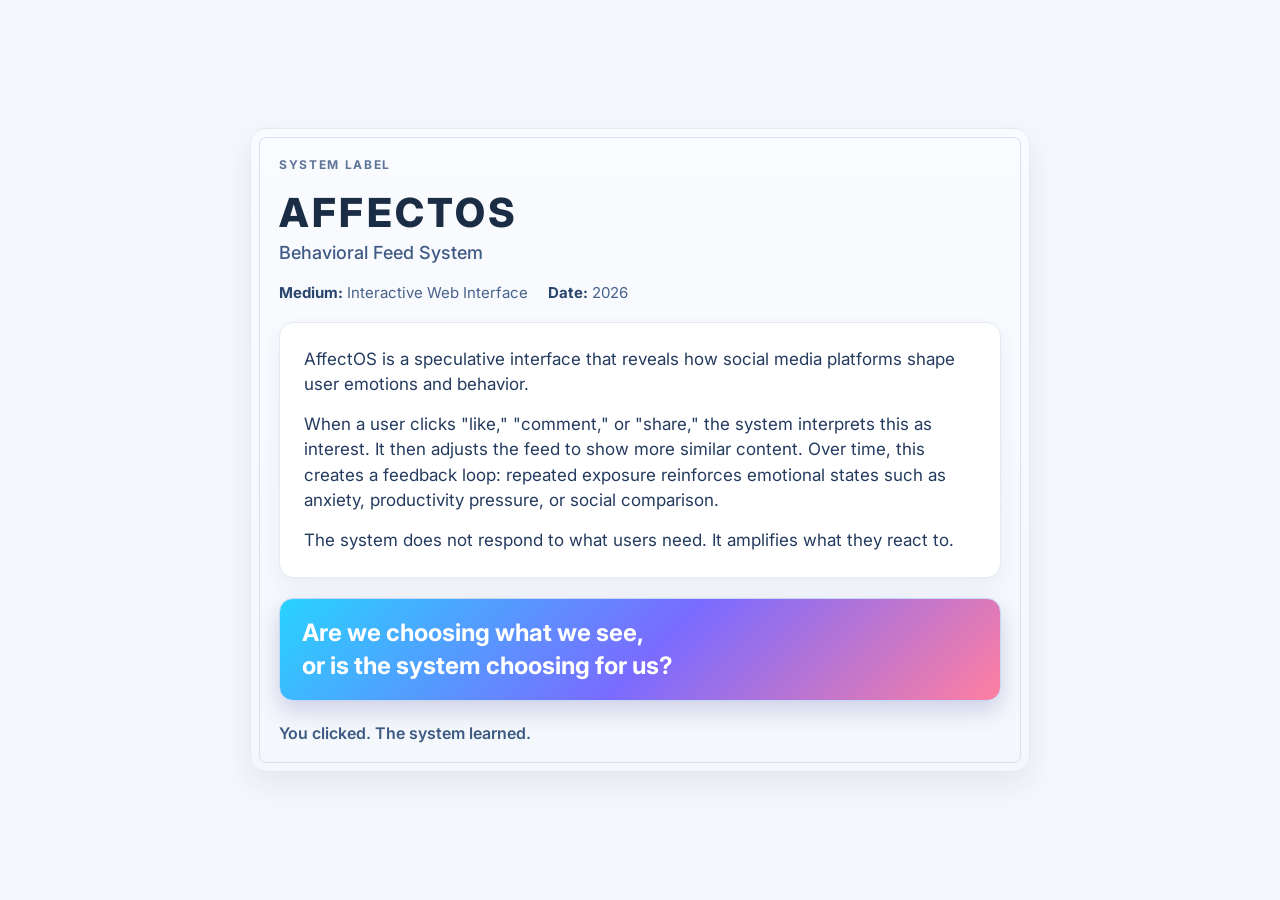
==== AffectOS/museum-label-single.html @ 64c96a39 "Add files via upload" ====
<!doctype html>
<html lang="en">
<head>
  <meta charset="UTF-8" />
  <meta name="viewport" content="width=device-width, initial-scale=1.0" />
  <title>AffectOS Museum Label</title>
  <link rel="preconnect" href="https://fonts.googleapis.com" />
  <link rel="preconnect" href="https://fonts.gstatic.com" crossorigin />
  <link href="https://fonts.googleapis.com/css2?family=Inter:wght@400;500;700;800&display=swap" rel="stylesheet" />
  <style>
:root {
  --page-bg: #f4f7fb;
  --card-bg: #ffffff;
  --line: #e3eaf2;
  --text: #1b2c45;
  --muted: #5f7598;
  --shadow: 0 12px 30px rgba(40, 67, 108, 0.08);
}

* { box-sizing: border-box; }

html,
body {
  margin: 0;
  padding: 0;
  font-family: "Inter", -apple-system, BlinkMacSystemFont, "Segoe UI", sans-serif;
  background: var(--page-bg);
  color: var(--text);
}

.print-page {
  min-height: 100vh;
  display: grid;
  place-items: center;
  padding: 24px;
}

.label-shell {
  width: min(780px, 100%);
  background: linear-gradient(180deg, #f9fbff 0%, #f4f7fb 100%);
  border-radius: 16px;
  border: 1px solid var(--line);
  box-shadow: var(--shadow);
  padding: 28px;
  display: grid;
  gap: 20px;
}

.with-panel-border {
  outline: 1px solid #d7e2f0;
  outline-offset: -10px;
}

.system-label {
  margin: 0;
  font-size: 12px;
  font-weight: 700;
  letter-spacing: 0.14em;
  color: var(--muted);
  text-transform: uppercase;
}

.title-block h1 {
  margin: 0;
  font-size: clamp(32px, 5vw, 40px);
  line-height: 1.05;
  letter-spacing: 0.08em;
  font-weight: 800;
}

.title-block p {
  margin: 8px 0 0;
  font-size: 18px;
  color: #3f5a84;
  font-weight: 500;
}

.meta-row {
  display: flex;
  flex-wrap: wrap;
  gap: 20px;
  font-size: 15px;
  color: #486289;
}

.meta-row p {
  margin: 0;
}

.meta-row span {
  font-weight: 700;
  color: #29456d;
}

.content-card {
  background: var(--card-bg);
  border: 1px solid var(--line);
  border-radius: 14px;
  padding: 24px;
  box-shadow: 0 8px 20px rgba(43, 72, 115, 0.06);
}

.content-card p {
  margin: 0;
  font-size: 17px;
  line-height: 1.5;
  color: #243b5f;
}

.content-card p + p {
  margin-top: 14px;
}

.highlight {
  border-radius: 14px;
  border: 1px solid #c7d7f6;
  background: linear-gradient(135deg, #28d3ff 0%, #7a6bff 52%, #ff7fa1 100%);
  color: #ffffff;
  padding: 18px 22px;
  font-size: 24px;
  line-height: 1.35;
  font-weight: 700;
  box-shadow: 0 10px 22px rgba(86, 86, 170, 0.24);
}

.label-footer {
  margin-top: 2px;
  font-size: 16px;
  color: #3d5a83;
  font-weight: 600;
}

@page {
  size: A4 portrait;
  margin: 16mm;
}

@media print {
  body {
    background: #ffffff;
  }

  .print-page {
    min-height: auto;
    padding: 0;
  }

  .label-shell {
    width: 100%;
    box-shadow: none;
    border: 1px solid var(--line);
    break-inside: avoid;
  }
}

</style>
</head>
<body>
  <main class="print-page">
    <section class="label-shell with-panel-border">
      <p class="system-label">SYSTEM LABEL</p>

      <header class="title-block">
        <h1>AFFECTOS</h1>
        <p>Behavioral Feed System</p>
      </header>

      <section class="meta-row" aria-label="metadata">
        <p><span>Medium:</span> Interactive Web Interface</p>
        <p><span>Date:</span> 2026</p>
      </section>

      <article class="content-card">
        <p>
          AffectOS is a speculative interface that reveals how social media platforms shape user emotions and behavior.
        </p>
        <p>
          When a user clicks "like," "comment," or "share," the system interprets this as interest. It then adjusts the feed to show more similar content. Over time, this creates a feedback loop: repeated exposure reinforces emotional states such as anxiety, productivity pressure, or social comparison.
        </p>
        <p>
          The system does not respond to what users need. It amplifies what they react to.
        </p>
      </article>

      <section class="highlight" aria-label="prompt">
        Are we choosing what we see,<br />
        or is the system choosing for us?
      </section>

      <footer class="label-footer">You clicked. The system learned.</footer>
    </section>
  </main>
</body>
</html>
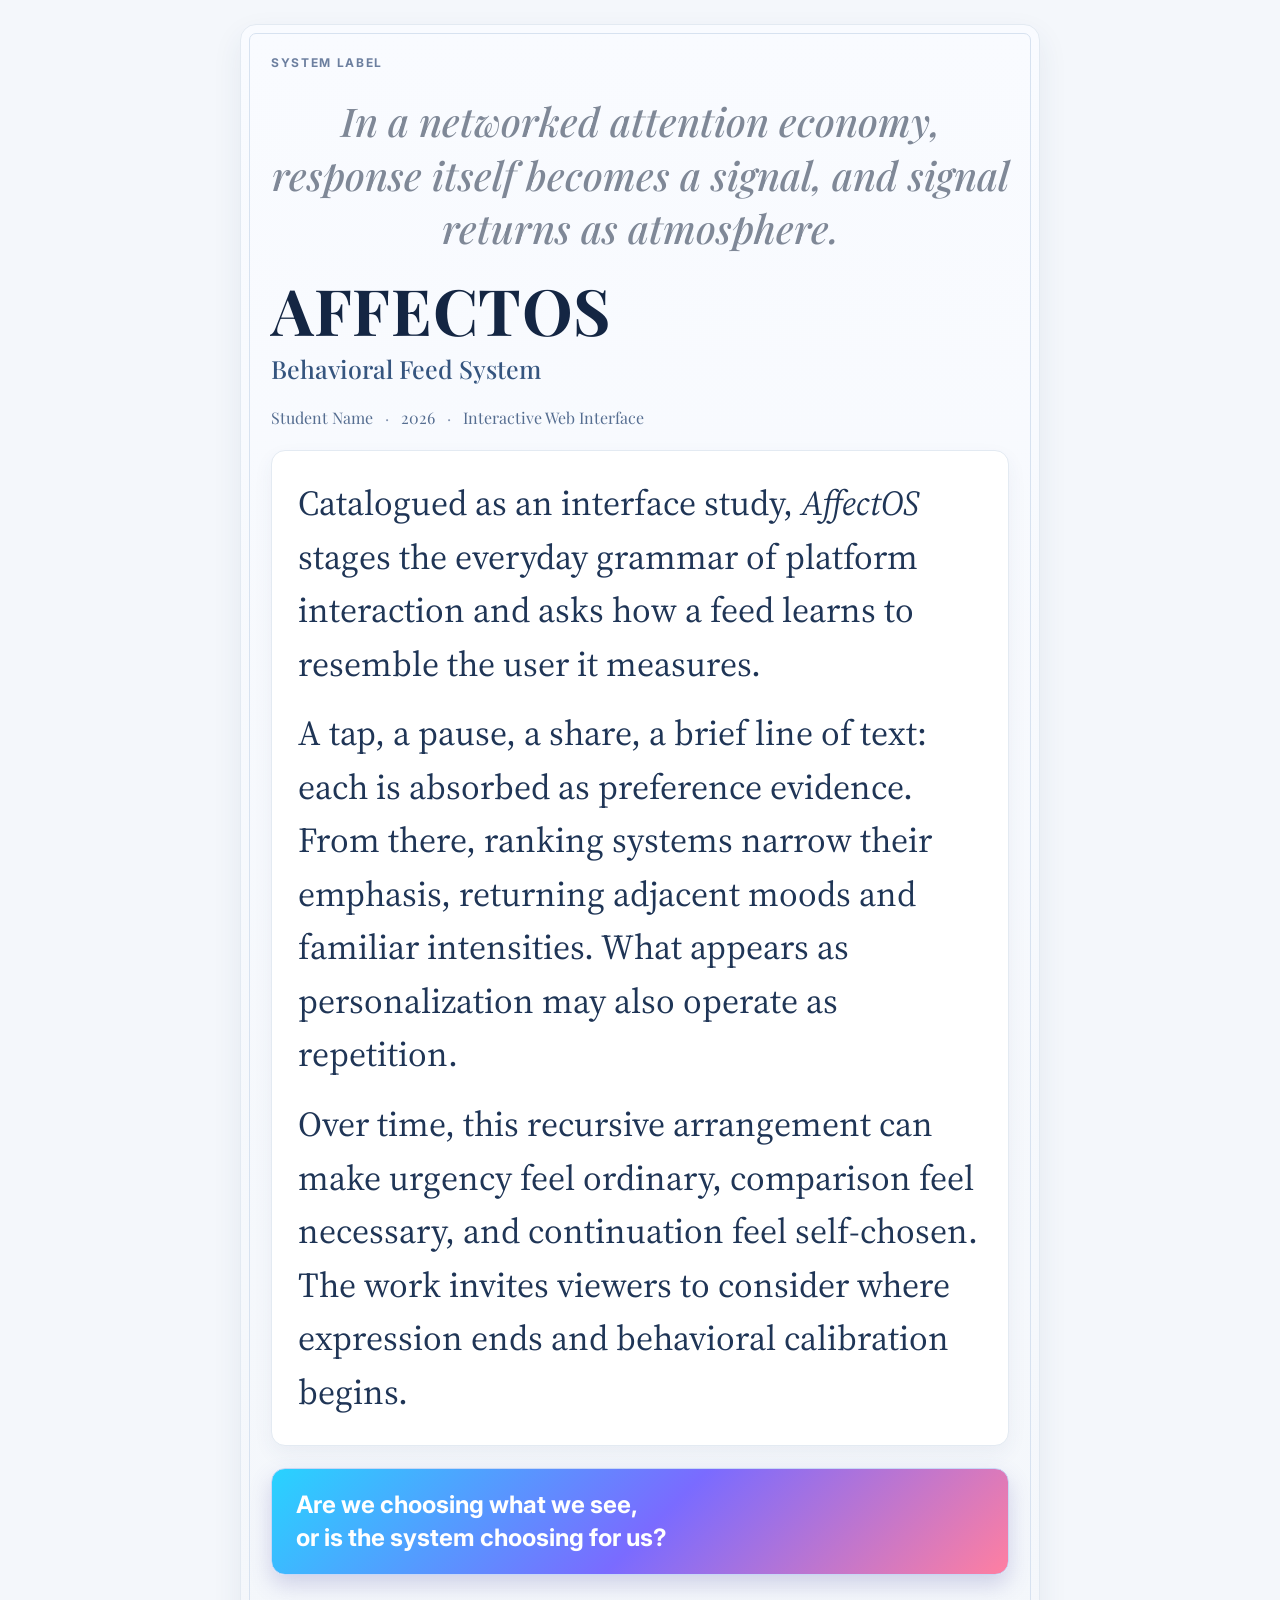
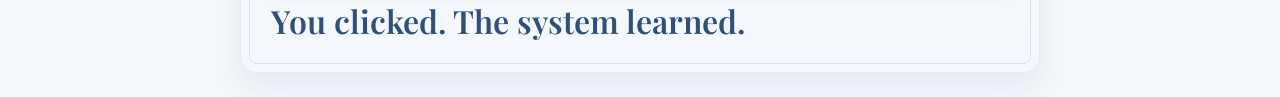
==== commit 82301170: "Add files via upload" ====
--- a/AffectOS/museum-label-single.html
+++ b/AffectOS/museum-label-single.html
@@ -1,19 +1,19 @@
-<!doctype html>
-<html lang="en">
-<head>
-  <meta charset="UTF-8" />
-  <meta name="viewport" content="width=device-width, initial-scale=1.0" />
-  <title>AffectOS Museum Label</title>
-  <link rel="preconnect" href="https://fonts.googleapis.com" />
-  <link rel="preconnect" href="https://fonts.gstatic.com" crossorigin />
-  <link href="https://fonts.googleapis.com/css2?family=Inter:wght@400;500;700;800&display=swap" rel="stylesheet" />
+<!doctype html>
+<html lang="en">
+<head>
+  <meta charset="UTF-8" />
+  <meta name="viewport" content="width=device-width, initial-scale=1.0" />
+  <title>AffectOS Museum Label</title>
+  <link rel="preconnect" href="https://fonts.googleapis.com" />
+  <link rel="preconnect" href="https://fonts.gstatic.com" crossorigin />
+  <link href="https://fonts.googleapis.com/css2?family=Inter:wght@400;500;700;800&family=Playfair+Display:ital,wght@0,500;0,700;1,500;1,600&family=Source+Serif+4:wght@400;500;600&display=swap" rel="stylesheet" />
   <style>
 :root {
   --page-bg: #f4f7fb;
   --card-bg: #ffffff;
   --line: #e3eaf2;
-  --text: #1b2c45;
-  --muted: #5f7598;
+  --text: #1f2f48;
+  --muted: #6c7f9f;
   --shadow: 0 12px 30px rgba(40, 67, 108, 0.08);
 }
 
@@ -23,7 +23,6 @@
 body {
   margin: 0;
   padding: 0;
-  font-family: "Inter", -apple-system, BlinkMacSystemFont, "Segoe UI", sans-serif;
   background: var(--page-bg);
   color: var(--text);
 }
@@ -36,14 +35,14 @@
 }
 
 .label-shell {
-  width: min(780px, 100%);
+  width: min(800px, 100%);
   background: linear-gradient(180deg, #f9fbff 0%, #f4f7fb 100%);
   border-radius: 16px;
   border: 1px solid var(--line);
   box-shadow: var(--shadow);
-  padding: 28px;
+  padding: 30px;
   display: grid;
-  gap: 20px;
+  gap: 22px;
 }
 
 .with-panel-border {
@@ -53,6 +52,7 @@
 
 .system-label {
   margin: 0;
+  font-family: "Inter", "Segoe UI", sans-serif;
   font-size: 12px;
   font-weight: 700;
   letter-spacing: 0.14em;
@@ -60,55 +60,73 @@
   text-transform: uppercase;
 }
 
+.epigraph {
+  margin: 2px 0 0;
+  font-family: "Playfair Display", Georgia, serif;
+  font-style: italic;
+  font-weight: 500;
+  text-align: center;
+  font-size: clamp(27px, 3.1vw, 40px);
+  line-height: 1.35;
+  color: #7f8897;
+}
+
 .title-block h1 {
   margin: 0;
-  font-size: clamp(32px, 5vw, 40px);
-  line-height: 1.05;
-  letter-spacing: 0.08em;
-  font-weight: 800;
+  font-family: "Playfair Display", Georgia, serif;
+  font-size: clamp(46px, 5.5vw, 64px);
+  line-height: 1.02;
+  letter-spacing: 0.01em;
+  font-weight: 700;
+  color: #142643;
 }
 
 .title-block p {
-  margin: 8px 0 0;
-  font-size: 18px;
-  color: #3f5a84;
+  margin: 10px 0 0;
+  font-family: "Playfair Display", Georgia, serif;
+  font-size: 25px;
+  color: #35557f;
   font-weight: 500;
 }
 
 .meta-row {
   display: flex;
   flex-wrap: wrap;
-  gap: 20px;
-  font-size: 15px;
-  color: #486289;
+  gap: 12px;
+  align-items: center;
+  font-family: "Playfair Display", Georgia, serif;
+  font-size: 16px;
+  color: #556d90;
 }
 
 .meta-row p {
   margin: 0;
 }
 
-.meta-row span {
-  font-weight: 700;
-  color: #29456d;
+.meta-row p + p::before {
+  content: "\00B7";
+  margin-right: 12px;
+  color: #8192ae;
 }
 
 .content-card {
   background: var(--card-bg);
   border: 1px solid var(--line);
   border-radius: 14px;
-  padding: 24px;
+  padding: 26px;
   box-shadow: 0 8px 20px rgba(43, 72, 115, 0.06);
 }
 
 .content-card p {
   margin: 0;
-  font-size: 17px;
-  line-height: 1.5;
-  color: #243b5f;
+  font-family: "Source Serif 4", Georgia, serif;
+  font-size: 35px;
+  line-height: 1.53;
+  color: #1f3556;
 }
 
 .content-card p + p {
-  margin-top: 14px;
+  margin-top: 16px;
 }
 
 .highlight {
@@ -116,7 +134,8 @@
   border: 1px solid #c7d7f6;
   background: linear-gradient(135deg, #28d3ff 0%, #7a6bff 52%, #ff7fa1 100%);
   color: #ffffff;
-  padding: 18px 22px;
+  padding: 20px 24px;
+  font-family: "Inter", "Segoe UI", sans-serif;
   font-size: 24px;
   line-height: 1.35;
   font-weight: 700;
@@ -125,8 +144,9 @@
 
 .label-footer {
   margin-top: 2px;
-  font-size: 16px;
-  color: #3d5a83;
+  font-family: "Playfair Display", Georgia, serif;
+  font-size: 32px;
+  color: #304f79;
   font-weight: 600;
 }
 
@@ -151,45 +171,73 @@
     border: 1px solid var(--line);
     break-inside: avoid;
   }
+}
+
+@media (max-width: 900px) {
+  .content-card p {
+    font-size: 18px;
+  }
+
+  .epigraph {
+    font-size: clamp(22px, 5.3vw, 32px);
+  }
+
+  .title-block h1 {
+    font-size: clamp(38px, 10vw, 54px);
+  }
+
+  .title-block p {
+    font-size: 22px;
+  }
+
+  .label-footer {
+    font-size: 28px;
+  }
 }
 
-</style>
-</head>
-<body>
-  <main class="print-page">
-    <section class="label-shell with-panel-border">
-      <p class="system-label">SYSTEM LABEL</p>
-
-      <header class="title-block">
-        <h1>AFFECTOS</h1>
-        <p>Behavioral Feed System</p>
-      </header>
-
-      <section class="meta-row" aria-label="metadata">
-        <p><span>Medium:</span> Interactive Web Interface</p>
-        <p><span>Date:</span> 2026</p>
-      </section>
-
-      <article class="content-card">
-        <p>
-          AffectOS is a speculative interface that reveals how social media platforms shape user emotions and behavior.
-        </p>
-        <p>
-          When a user clicks "like," "comment," or "share," the system interprets this as interest. It then adjusts the feed to show more similar content. Over time, this creates a feedback loop: repeated exposure reinforces emotional states such as anxiety, productivity pressure, or social comparison.
-        </p>
-        <p>
-          The system does not respond to what users need. It amplifies what they react to.
-        </p>
-      </article>
-
-      <section class="highlight" aria-label="prompt">
-        Are we choosing what we see,<br />
-        or is the system choosing for us?
-      </section>
-
-      <footer class="label-footer">You clicked. The system learned.</footer>
-    </section>
-  </main>
-</body>
+</style>
+</head>
+<body>
+  <main class="print-page">
+    <section class="label-shell with-panel-border">
+      <p class="system-label">SYSTEM LABEL</p>
+
+      <p class="epigraph">
+        In a networked attention economy, response itself becomes a signal,
+        and signal returns as atmosphere.
+      </p>
+
+      <header class="title-block">
+        <h1>AFFECTOS</h1>
+        <p>Behavioral Feed System</p>
+      </header>
+
+      <section class="meta-row" aria-label="metadata">
+        <p>Student Name</p>
+        <p>2026</p>
+        <p>Interactive Web Interface</p>
+      </section>
+
+      <article class="content-card">
+        <p>
+          Catalogued as an interface study, <em>AffectOS</em> stages the everyday grammar of platform interaction and asks how a feed learns to resemble the user it measures.
+        </p>
+        <p>
+          A tap, a pause, a share, a brief line of text: each is absorbed as preference evidence. From there, ranking systems narrow their emphasis, returning adjacent moods and familiar intensities. What appears as personalization may also operate as repetition.
+        </p>
+        <p>
+          Over time, this recursive arrangement can make urgency feel ordinary, comparison feel necessary, and continuation feel self-chosen. The work invites viewers to consider where expression ends and behavioral calibration begins.
+        </p>
+      </article>
+
+      <section class="highlight" aria-label="prompt">
+        Are we choosing what we see,<br />
+        or is the system choosing for us?
+      </section>
+
+      <footer class="label-footer">You clicked. The system learned.</footer>
+    </section>
+  </main>
+</body>
 </html>
 
